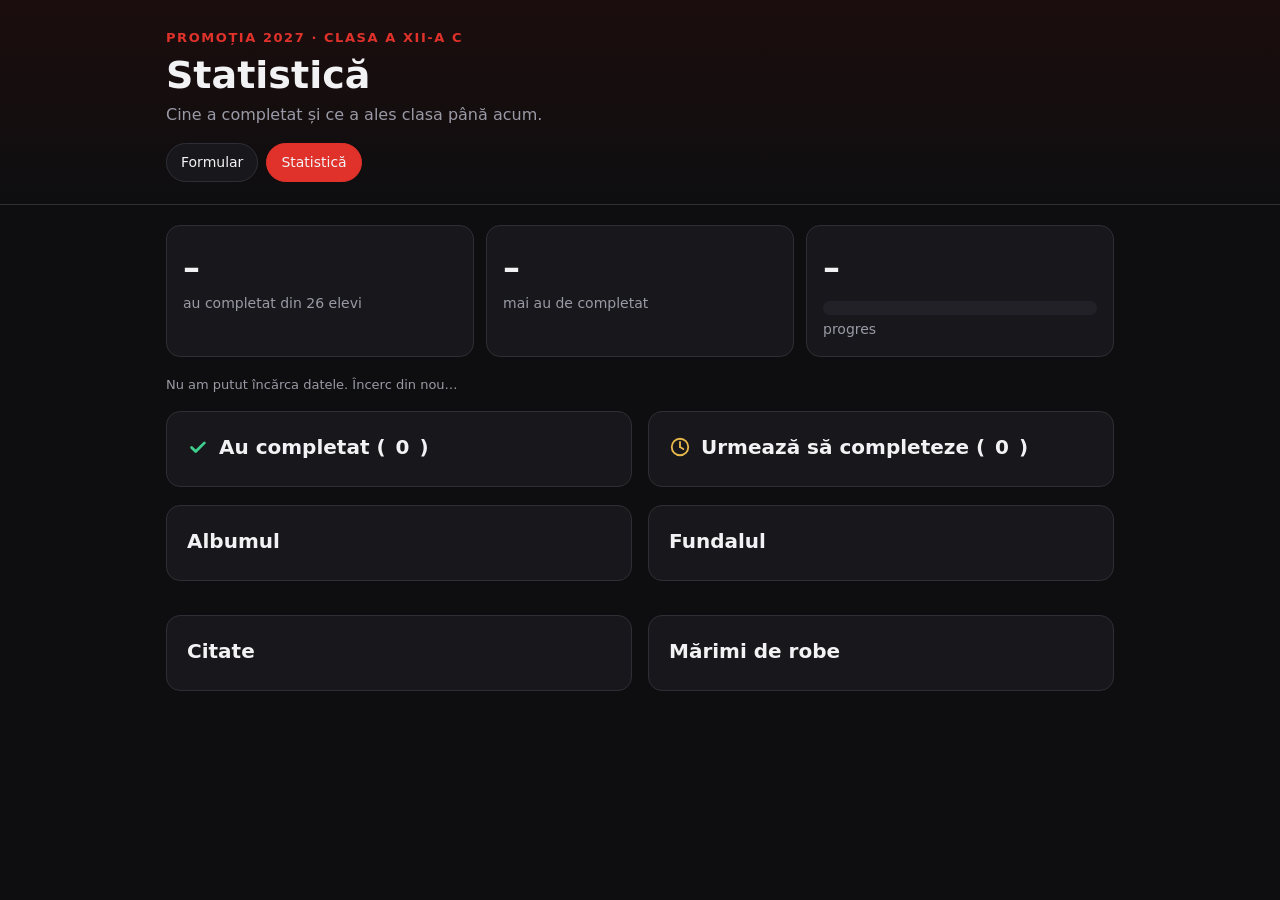
==== statistica.html @ c6e00cba "Add files via upload" ====
<!doctype html>
<html lang="ro">
<head>
  <meta charset="utf-8">
  <meta name="viewport" content="width=device-width, initial-scale=1">
  <title>Statistică — Clasa a XII-a C</title>
  <meta name="robots" content="noindex">
  <link rel="stylesheet" href="css/style.css">
</head>
<body>
<header class="top">
  <div class="wrap">
    <div class="kicker">Promoția 2027 · Clasa a XII-a C</div>
    <h1>Statistică</h1>
    <p class="sub">Cine a completat și ce a ales clasa până acum.</p>
    <nav class="tabs">
      <a href="index.html">Formular</a>
      <a href="statistica.html" class="on">Statistică</a>
    </nav>
  </div>
</header>

<main class="wrap">
  <div id="demo" class="demo-banner" style="display:none">
    <b>Mod demo:</b> datele vin doar din acest browser. Conectează Google Sheets (vezi README).
  </div>

  <div class="stats">
    <div class="stat"><div class="v" id="v-done">–</div><div class="k">au completat din <span id="v-total"></span> elevi</div></div>
    <div class="stat"><div class="v" id="v-left">–</div><div class="k">mai au de completat</div></div>
    <div class="stat">
      <div class="v" id="v-pct">–</div>
      <div class="bar-outer"><div class="bar-inner" id="bar" style="width:0"></div></div>
      <div class="k">progres</div>
    </div>
  </div>
  <p class="refresh" id="refresh">Se încarcă…</p>

  <div class="cols">
    <section class="step">
      <h2><svg class="ico ico-check ok" viewBox="0 0 24 24" aria-hidden="true"><path d="M5 12.5l4.5 4.5L19 7.5" fill="none" stroke="currentColor" stroke-width="3" stroke-linecap="round" stroke-linejoin="round" pathLength="1"/></svg> Au completat (<span id="c-done">0</span>)</h2>
      <ul class="names" id="l-done"></ul>
      <p class="empty" id="e-done" style="display:none">Nimeni încă.</p>
    </section>
    <section class="step">
      <h2><svg class="ico ico-clock wait" viewBox="0 0 24 24" aria-hidden="true"><circle cx="12" cy="12" r="9" fill="none" stroke="currentColor" stroke-width="2"/><path class="hand" d="M12 12V6.5" stroke="currentColor" stroke-width="2" stroke-linecap="round"/><path class="hand2" d="M12 12l3.6 2.1" stroke="currentColor" stroke-width="2" stroke-linecap="round"/></svg> Urmează să completeze (<span id="c-left">0</span>)</h2>
      <ul class="names" id="l-left"></ul>
      <p class="empty" id="e-left" style="display:none">Toți au completat.</p>
    </section>
  </div>

  <div class="cols">
    <section class="step"><h2>Albumul</h2><div id="t-album"></div></section>
    <section class="step"><h2>Fundalul</h2><div id="t-fundal"></div></section>
    <section class="step"><h2>Citate</h2><div id="t-citat"></div></section>
    <section class="step"><h2>Mărimi de robe</h2><div id="t-marime"></div></section>
  </div>
</main>

<script src="js/config.js"></script>
<script src="js/data.js"></script>
<script src="js/api.js"></script>
<script src="js/stats.js"></script>
</body>
</html>
---- css/style.css ----
:root {
  --bg: #0e0e10;
  --panel: #18181c;
  --panel2: #212127;
  --line: #2e2e36;
  --text: #f2f2f4;
  --muted: #9a9aa6;
  --red: #e0322b;
  --red-d: #b3231d;
  --gold: #e8b84a;
  --ok: #3ecf8e;
  --radius: 14px;
}
* { box-sizing: border-box; }
html { scroll-behavior: smooth; }
body {
  margin: 0; background: var(--bg); color: var(--text);
  font: 16px/1.5 system-ui, -apple-system, "Segoe UI", Roboto, sans-serif;
  -webkit-text-size-adjust: 100%;
}
a { color: var(--red); }
.wrap { max-width: 980px; margin: 0 auto; padding: 0 16px 80px; }

header.top {
  background: linear-gradient(180deg, #1c0d0d 0%, var(--bg) 100%);
  border-bottom: 1px solid var(--line); padding: 28px 0 22px; margin-bottom: 20px;
}
header.top .wrap { padding-bottom: 0; }
.kicker { color: var(--red); font-weight: 700; letter-spacing: .12em; text-transform: uppercase; font-size: 13px; }
h1 { margin: 6px 0 6px; font-size: clamp(26px, 5vw, 38px); line-height: 1.15; }
.sub { color: var(--muted); margin: 0; }
nav.tabs { display: flex; gap: 8px; margin-top: 16px; flex-wrap: wrap; }
nav.tabs a {
  text-decoration: none; color: var(--text); background: var(--panel); border: 1px solid var(--line);
  padding: 8px 14px; border-radius: 999px; font-size: 14px;
}
nav.tabs a.on { background: var(--red); border-color: var(--red); }

.demo-banner {
  background: #3a2a08; border: 1px solid #7a5a12; color: #ffd98a; border-radius: 10px;
  padding: 10px 14px; margin-bottom: 16px; font-size: 14px;
}

section.step {
  background: var(--panel); border: 1px solid var(--line); border-radius: var(--radius);
  padding: 20px; margin-bottom: 18px;
}
section.step h2 { margin: 0 0 4px; font-size: 20px; display: flex; gap: 10px; align-items: center; }
section.step h2 .n {
  background: var(--red); color: #fff; width: 28px; height: 28px; border-radius: 50%;
  display: inline-flex; align-items: center; justify-content: center; font-size: 15px; flex: none;
}
section.step .hint { color: var(--muted); margin: 0 0 14px; font-size: 14px; }
section.step.err { border-color: var(--red); box-shadow: 0 0 0 2px rgba(224,50,43,.25); }
.errmsg { color: #ff8a84; font-size: 14px; margin-top: 10px; display: none; }
section.step.err .errmsg { display: block; }

select, button { font: inherit; }
select {
  width: 100%; padding: 14px 12px; background: var(--panel2); color: var(--text);
  border: 1px solid var(--line); border-radius: 10px; font-size: 17px;
}
select:focus { outline: 2px solid var(--red); }

.note {
  background: #2a1311; border: 1px solid #5a2420; border-radius: 10px;
  padding: 10px 14px; margin: 0 0 14px; font-size: 14px;
}
.note b { color: #ffb4ae; }

.grid { display: grid; gap: 12px; grid-template-columns: repeat(auto-fill, minmax(150px, 1fr)); }
.card {
  position: relative; background: var(--panel2); border: 2px solid var(--line); border-radius: 12px;
  padding: 0; overflow: hidden; cursor: pointer; text-align: left; color: inherit; display: flex; flex-direction: column;
  transition: transform .12s, border-color .12s;
}
.card:hover { transform: translateY(-2px); border-color: #55555f; }
.card[aria-pressed="true"] { border-color: var(--red); box-shadow: 0 0 0 3px rgba(224,50,43,.35); }
.card img { width: 100%; aspect-ratio: 3 / 4; object-fit: cover; background: #121216; display: block; }
.card.bg img { aspect-ratio: 4 / 3; }
.card .cap { padding: 8px 10px; font-size: 14px; font-weight: 600; display: flex; justify-content: space-between; gap: 6px; align-items: center; }
.card .tick {
  position: absolute; top: 8px; right: 8px; width: 28px; height: 28px; border-radius: 50%;
  background: var(--red); color: #fff; display: none; align-items: center; justify-content: center;
  animation: pop .35s cubic-bezier(.2, 1.6, .4, 1) both;
}
.card .tick svg { width: 16px; height: 16px; }
.card[aria-pressed="true"] .tick { display: flex; }
.badge {
  position: absolute; top: 8px; left: 8px; right: 44px; background: var(--gold); color: #1a1405;
  font-size: 11.5px; font-weight: 700; padding: 3px 8px; border-radius: 8px; line-height: 1.25;
}
.zoom {
  background: none; border: 0; color: var(--muted); font-size: 12px; padding: 2px 4px; cursor: pointer; text-decoration: underline;
}
.zoom:hover { color: var(--text); }

.choice-row { display: flex; gap: 10px; flex-wrap: wrap; }
.pill {
  flex: 1 1 140px; padding: 16px; text-align: center; background: var(--panel2); border: 2px solid var(--line);
  border-radius: 12px; cursor: pointer; font-weight: 700; font-size: 17px; color: inherit;
}
.pill[aria-pressed="true"] { border-color: var(--red); background: #2a1311; }

.two { display: grid; gap: 12px; grid-template-columns: 1fr 1fr; }
@media (max-width: 520px) { .two { grid-template-columns: 1fr; } }
label.l { display: block; font-size: 14px; color: var(--muted); margin: 0 0 6px; }
.rec {
  margin-top: 14px; background: var(--panel2); border: 1px dashed #555; border-radius: 10px; padding: 12px 14px; font-size: 15px;
}
.rec strong { color: var(--gold); font-size: 18px; }
details.tbl { margin-top: 14px; }
details.tbl summary { cursor: pointer; color: var(--muted); font-size: 14px; }
table.t { border-collapse: collapse; width: 100%; margin-top: 10px; font-size: 13px; }
table.t th, table.t td { border: 1px solid var(--line); padding: 6px 8px; text-align: center; }
table.t th { background: #2a2a10; color: #ffe27a; }
table.t td:first-child { background: #2a2a10; color: #ffe27a; font-weight: 600; text-align: left; }
.tblwrap { overflow-x: auto; }

.submit {
  position: sticky; bottom: 0; background: linear-gradient(180deg, transparent, var(--bg) 35%);
  padding: 22px 0 14px; margin-top: 10px;
}
.btn {
  width: 100%; background: var(--red); color: #fff; border: 0; border-radius: 12px; padding: 16px;
  font-size: 18px; font-weight: 700; cursor: pointer;
}
.btn:hover { background: var(--red-d); }
.btn:disabled { opacity: .6; cursor: wait; }
.btn.ghost { background: var(--panel2); border: 1px solid var(--line); }

.done { text-align: center; padding: 30px 10px; }
.done .big { font-size: 56px; }
.sum { text-align: left; max-width: 460px; margin: 16px auto; background: var(--panel2); border-radius: 12px; padding: 14px 18px; }
.sum div { display: flex; justify-content: space-between; gap: 12px; padding: 5px 0; border-bottom: 1px solid var(--line); }
.sum div:last-child { border: 0; }
.sum span:first-child { color: var(--muted); }

/* modal */
.modal { position: fixed; inset: 0; background: rgba(0,0,0,.88); display: none; z-index: 50; padding: 16px; overflow-y: auto; }
.modal.on { display: block; }
.modal .box { max-width: 900px; margin: 0 auto; }
.modal .bar { display: flex; justify-content: space-between; align-items: center; gap: 10px; margin-bottom: 12px; }
.modal .bar a, .modal .bar button { color: #fff; }
.modal .x { background: var(--red); border: 0; border-radius: 8px; padding: 8px 14px; cursor: pointer; font-size: 16px; }
.modal .imgs { display: grid; gap: 10px; grid-template-columns: repeat(auto-fit, minmax(260px, 1fr)); }
.modal img { width: 100%; border-radius: 8px; background: #111; }

/* statistică */
.stats { display: grid; gap: 12px; grid-template-columns: repeat(auto-fit, minmax(200px, 1fr)); margin-bottom: 18px; }
.stat { background: var(--panel); border: 1px solid var(--line); border-radius: var(--radius); padding: 16px; }
.stat .v { font-size: 34px; font-weight: 800; }
.stat .k { color: var(--muted); font-size: 14px; }
.bar-outer { height: 14px; background: var(--panel2); border-radius: 999px; overflow: hidden; margin: 8px 0 4px; }
.bar-inner { height: 100%; background: linear-gradient(90deg, var(--red-d), var(--red)); transition: width .5s; }
.cols { display: grid; gap: 16px; grid-template-columns: 1fr 1fr; }
@media (max-width: 720px) { .cols { grid-template-columns: 1fr; } }
ul.names { list-style: none; margin: 0; padding: 0; }
ul.names li { padding: 9px 0; border-bottom: 1px solid var(--line); display: flex; justify-content: space-between; gap: 8px; }
ul.names li .when { color: var(--muted); font-size: 13px; }
.ok { color: var(--ok); }
.wait { color: var(--gold); }
.tally { display: grid; grid-template-columns: 150px 1fr 28px; gap: 8px; align-items: center; margin: 6px 0; font-size: 14px; }
.tally .tb { height: 10px; background: var(--panel2); border-radius: 999px; overflow: hidden; }
.tally .tb i { display: block; height: 100%; background: var(--red); }
.tally .lab { white-space: nowrap; overflow: hidden; text-overflow: ellipsis; }
.empty { color: var(--muted); font-size: 14px; }
.refresh { color: var(--muted); font-size: 13px; margin: 6px 0 16px; }

/* ---------- iconițe SVG ---------- */
.ico { width: 22px; height: 22px; flex: none; }
.ico-check path, .tick svg path {
  stroke-dasharray: 1; stroke-dashoffset: 1; animation: draw .45s .1s ease forwards;
}
.ico-clock .hand { transform-box: view-box; transform-origin: 12px 12px; animation: spin 6s linear infinite; }
.ico-clock .hand2 { transform-box: view-box; transform-origin: 12px 12px; animation: spin 36s linear infinite; }
.big-check { width: 92px; height: 92px; color: var(--ok); display: block; margin: 0 auto 6px; }
.big-check circle, .big-check path { stroke-dasharray: 1; stroke-dashoffset: 1; animation: draw .7s ease forwards; }
.big-check path { animation-delay: .5s; animation-duration: .45s; }

/* ---------- câmp citat ---------- */
textarea {
  width: 100%; padding: 12px; background: var(--panel2); color: var(--text); border: 1px solid var(--line);
  border-radius: 10px; font: inherit; font-size: 16px; resize: vertical; min-height: 84px;
}
textarea:focus { outline: 2px solid var(--red); }
.count { text-align: right; color: var(--muted); font-size: 12px; margin-top: 4px; }
.reveal-box { margin-top: 14px; animation: slidein .35s ease both; }

/* ---------- animații ---------- */
@keyframes draw { to { stroke-dashoffset: 0; } }
@keyframes pop { from { transform: scale(0); } to { transform: scale(1); } }
@keyframes spin { to { transform: rotate(360deg); } }
@keyframes rise { from { opacity: 0; transform: translateY(14px); } to { opacity: 1; transform: none; } }
@keyframes slidein { from { opacity: 0; transform: translateY(-8px); } to { opacity: 1; transform: none; } }
@keyframes grow { from { transform: scaleX(0); } to { transform: scaleX(1); } }
@keyframes shine { from { background-position: 200% 0; } to { background-position: -200% 0; } }

header.top .wrap > * { animation: rise .5s ease both; }
header.top .wrap > *:nth-child(2) { animation-delay: .08s; }
header.top .wrap > *:nth-child(3) { animation-delay: .16s; }
header.top .wrap > *:nth-child(4) { animation-delay: .24s; }
section.step, .stat { animation: rise .55s ease both; }
form section.step:nth-of-type(1), .stats .stat:nth-child(1) { animation-delay: .05s; }
form section.step:nth-of-type(2), .stats .stat:nth-child(2) { animation-delay: .12s; }
form section.step:nth-of-type(3), .stats .stat:nth-child(3) { animation-delay: .19s; }
form section.step:nth-of-type(4) { animation-delay: .26s; }
form section.step:nth-of-type(5) { animation-delay: .33s; }
.card img { transition: transform .35s; }
.card:hover img { transform: scale(1.04); }
.card { overflow: hidden; }
.pill { transition: transform .12s, border-color .12s, background .12s; }
.pill:hover { transform: translateY(-2px); }
.pill:active, .btn:active { transform: scale(.98); }
.btn { transition: background .15s, transform .1s; }
.bar-inner {
  background: linear-gradient(90deg, var(--red-d), var(--red), #ff7a73, var(--red), var(--red-d));
  background-size: 200% 100%; animation: shine 3s linear infinite;
}
.tally .tb i { transform-origin: left; animation: grow .7s ease both; }
ul.names li { animation: slidein .3s ease both; }
section.step.err { animation: shake .35s; }
@keyframes shake { 25% { transform: translateX(-5px); } 75% { transform: translateX(5px); } }

@media (prefers-reduced-motion: reduce) {
  *, *::before, *::after { animation: none !important; transition: none !important; }
  .ico-check path, .tick svg path, .big-check circle, .big-check path { stroke-dashoffset: 0; }
}
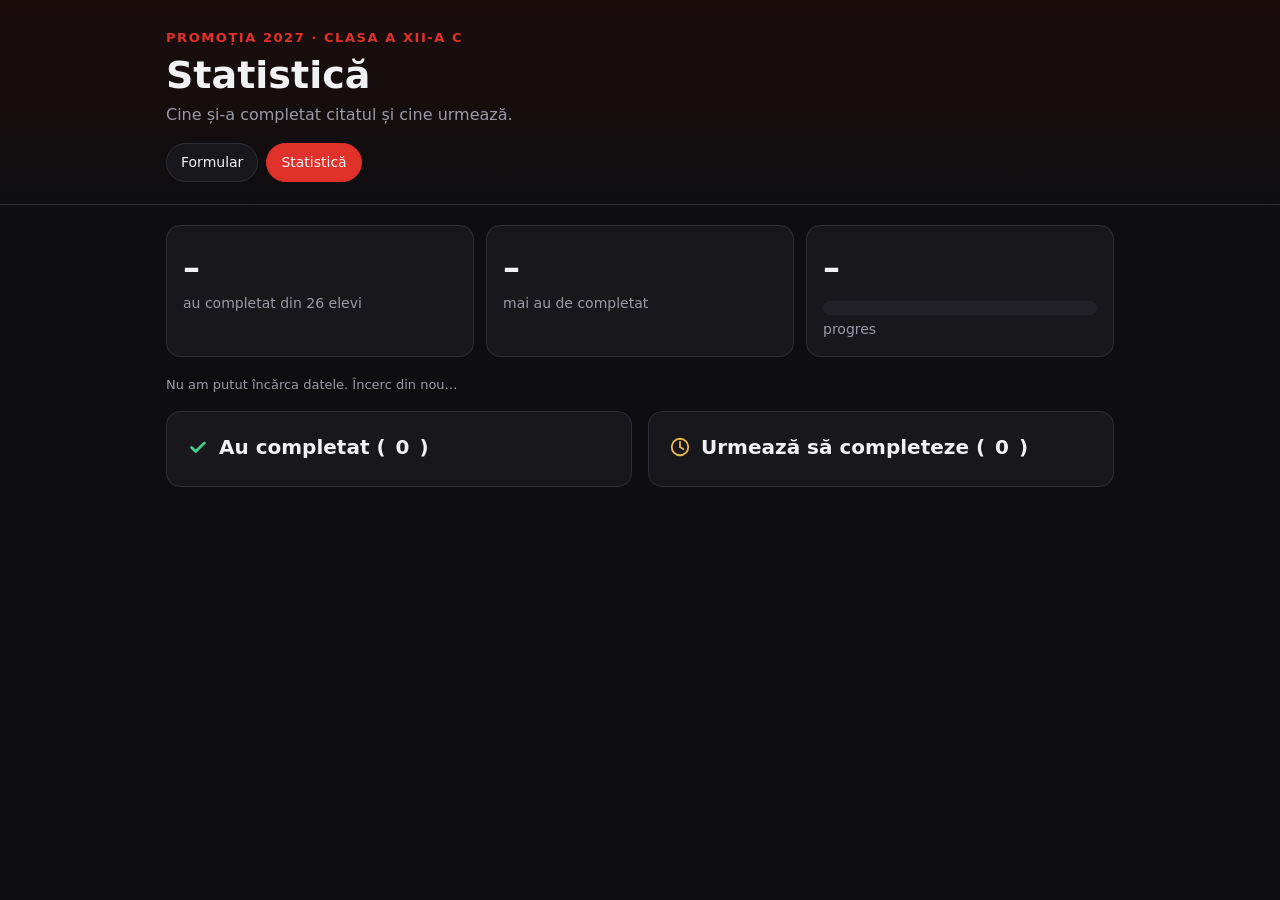
==== commit dc059fc4: "Add files via upload" ====
--- a/statistica.html
+++ b/statistica.html
@@ -12,7 +12,7 @@
   <div class="wrap">
     <div class="kicker">Promoția 2027 · Clasa a XII-a C</div>
     <h1>Statistică</h1>
-    <p class="sub">Cine a completat și ce a ales clasa până acum.</p>
+    <p class="sub">Cine și-a completat citatul și cine urmează.</p>
     <nav class="tabs">
       <a href="index.html">Formular</a>
       <a href="statistica.html" class="on">Statistică</a>
@@ -49,12 +49,6 @@
     </section>
   </div>
 
-  <div class="cols">
-    <section class="step"><h2>Albumul</h2><div id="t-album"></div></section>
-    <section class="step"><h2>Fundalul</h2><div id="t-fundal"></div></section>
-    <section class="step"><h2>Citate</h2><div id="t-citat"></div></section>
-    <section class="step"><h2>Mărimi de robe</h2><div id="t-marime"></div></section>
-  </div>
 </main>
 
 <script src="js/config.js"></script>
--- a/css/style.css
+++ b/css/style.css
@@ -226,3 +226,25 @@
   *, *::before, *::after { animation: none !important; transition: none !important; }
   .ico-check path, .tick svg path, .big-check circle, .big-check path { stroke-dashoffset: 0; }
 }
+
+.rec .nr { display: inline-block; font-size: 44px; line-height: 1; color: var(--gold); margin-left: 8px; vertical-align: middle; animation: pop .4s cubic-bezier(.2, 1.6, .4, 1) both; }
+table.t td.hit { background: var(--red); color: #fff; font-weight: 800; box-shadow: inset 0 0 0 2px #fff; animation: pop .35s ease both; }
+
+.edit-banner { margin-top: 12px; background: #0f2a1d; border: 1px solid #1f6b46; color: #bff0d6; border-radius: 10px; padding: 10px 14px; font-size: 14px; animation: slidein .3s ease both; }
+.edit-banner b { color: var(--ok); }
+.quote-preview { background: var(--panel2); border-left: 4px solid var(--red); border-radius: 10px; padding: 14px 16px; margin: 0 0 14px; }
+.quote-preview .qn { font-weight: 800; font-size: 18px; }
+.quote-preview .qt { margin-top: 4px; font-style: italic; font-size: 16px; overflow-wrap: anywhere; }
+.quote-preview .qt.empty { color: var(--muted); }
+label.chk { display: flex; align-items: center; gap: 10px; margin-top: 10px; color: var(--muted); font-size: 15px; cursor: pointer; }
+label.chk input { width: 20px; height: 20px; accent-color: var(--red); }
+textarea:disabled { opacity: .5; }
+
+.two-img { display: grid; gap: 12px; grid-template-columns: 1fr 1fr; }
+@media (max-width: 560px) { .two-img { grid-template-columns: 1fr; } }
+a.pick { display: flex; gap: 12px; align-items: center; background: var(--panel2); border: 2px solid var(--red); border-radius: 12px; padding: 8px; text-decoration: none; color: var(--text); transition: transform .12s; }
+a.pick:hover { transform: translateY(-2px); }
+a.pick img { width: 84px; height: 84px; object-fit: cover; border-radius: 8px; background: #121216; flex: none; }
+a.pick b { display: block; font-size: 17px; }
+a.pick small { color: var(--muted); font-size: 13px; line-height: 1.3; display: block; }
+section.step.chosen { border-color: #4a2220; background: linear-gradient(180deg, #1d1010, var(--panel)); }
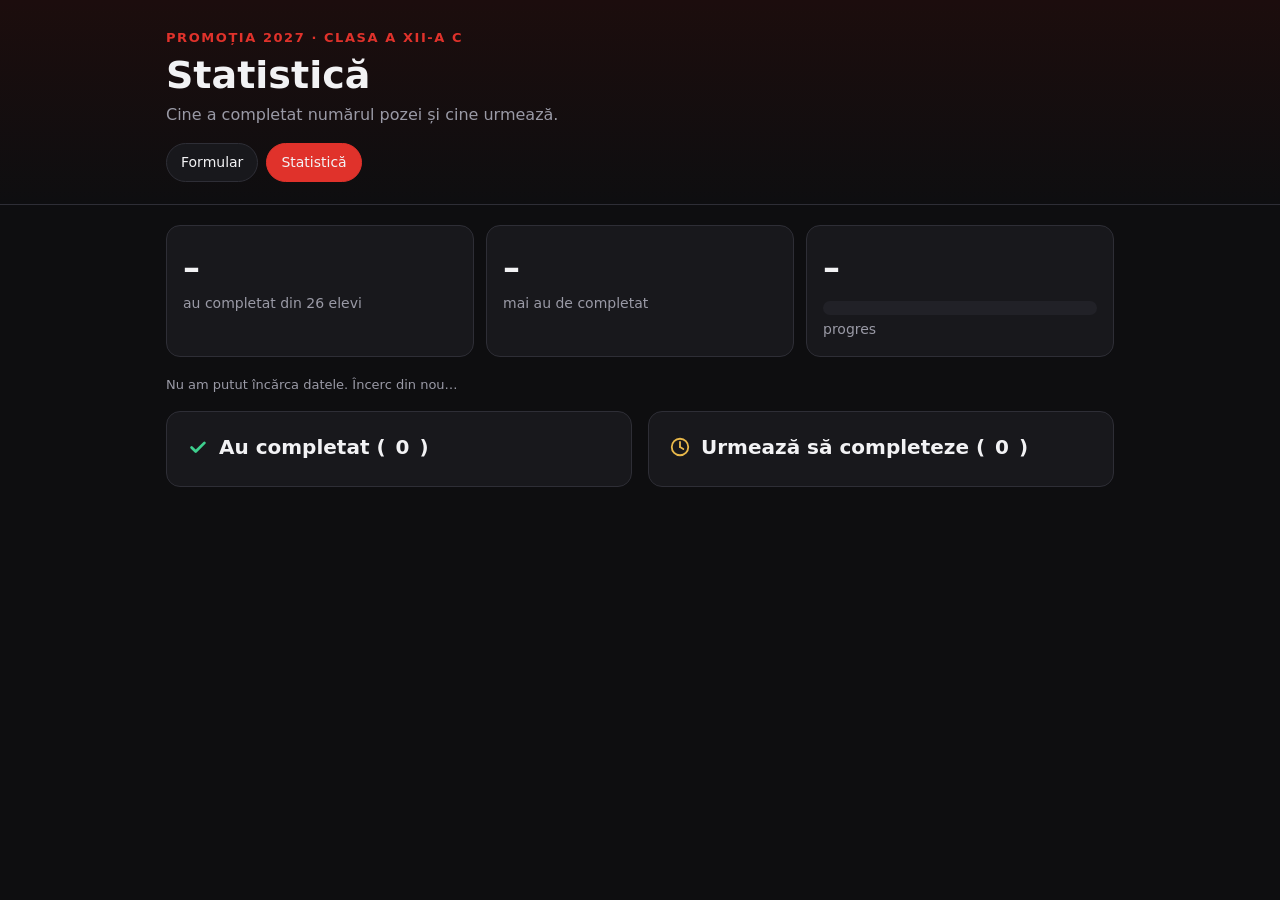
==== commit 9d085fd1: "Add files via upload" ====
--- a/statistica.html
+++ b/statistica.html
@@ -12,7 +12,7 @@
   <div class="wrap">
     <div class="kicker">Promoția 2027 · Clasa a XII-a C</div>
     <h1>Statistică</h1>
-    <p class="sub">Cine și-a completat citatul și cine urmează.</p>
+    <p class="sub">Cine a completat numărul pozei și cine urmează.</p>
     <nav class="tabs">
       <a href="index.html">Formular</a>
       <a href="statistica.html" class="on">Statistică</a>
--- a/css/style.css
+++ b/css/style.css
@@ -248,3 +248,21 @@
 a.pick b { display: block; font-size: 17px; }
 a.pick small { color: var(--muted); font-size: 13px; line-height: 1.3; display: block; }
 section.step.chosen { border-color: #4a2220; background: linear-gradient(180deg, #1d1010, var(--panel)); }
+
+/* ---------- alegerea pozei ---------- */
+#poze.grid { grid-template-columns: repeat(auto-fill, minmax(140px, 1fr)); }
+#poze .card img { aspect-ratio: 3 / 4; object-fit: cover; }
+.finder { margin-bottom: 14px; }
+input[type="search"] { width: 100%; padding: 12px; background: var(--panel2); color: var(--text); border: 1px solid var(--line); border-radius: 10px; font: inherit; font-size: 16px; }
+input[type="search"]:focus { outline: 2px solid var(--red); }
+.pick-box { display: flex; align-items: center; gap: 14px; margin-top: 16px; border-style: solid; border-color: var(--red); }
+.pick-box img { width: 64px; height: 84px; object-fit: cover; border-radius: 8px; flex: none; }
+.pick-box .nr, .done-pick .nr { font-size: 32px; font-weight: 800; color: var(--gold); line-height: 1.1; }
+.done-pick { margin: 16px auto; max-width: 340px; }
+.done-pick img { width: 100%; border-radius: 12px; margin-bottom: 10px; animation: pop .45s cubic-bezier(.2, 1.4, .4, 1) both; }
+.imgs.one { grid-template-columns: 1fr; max-width: 720px; margin: 0 auto; }
+.modal .imgs.one img { max-height: 80vh; object-fit: contain; }
+.empty { color: var(--muted); }
+input.numinput { width: 100%; padding: 16px 14px; background: var(--panel2); color: var(--gold); border: 1px solid var(--line); border-radius: 10px; font: inherit; font-size: 28px; font-weight: 800; letter-spacing: .04em; }
+input.numinput:focus { outline: 2px solid var(--red); }
+input.numinput::placeholder { color: #55555f; font-weight: 400; }
